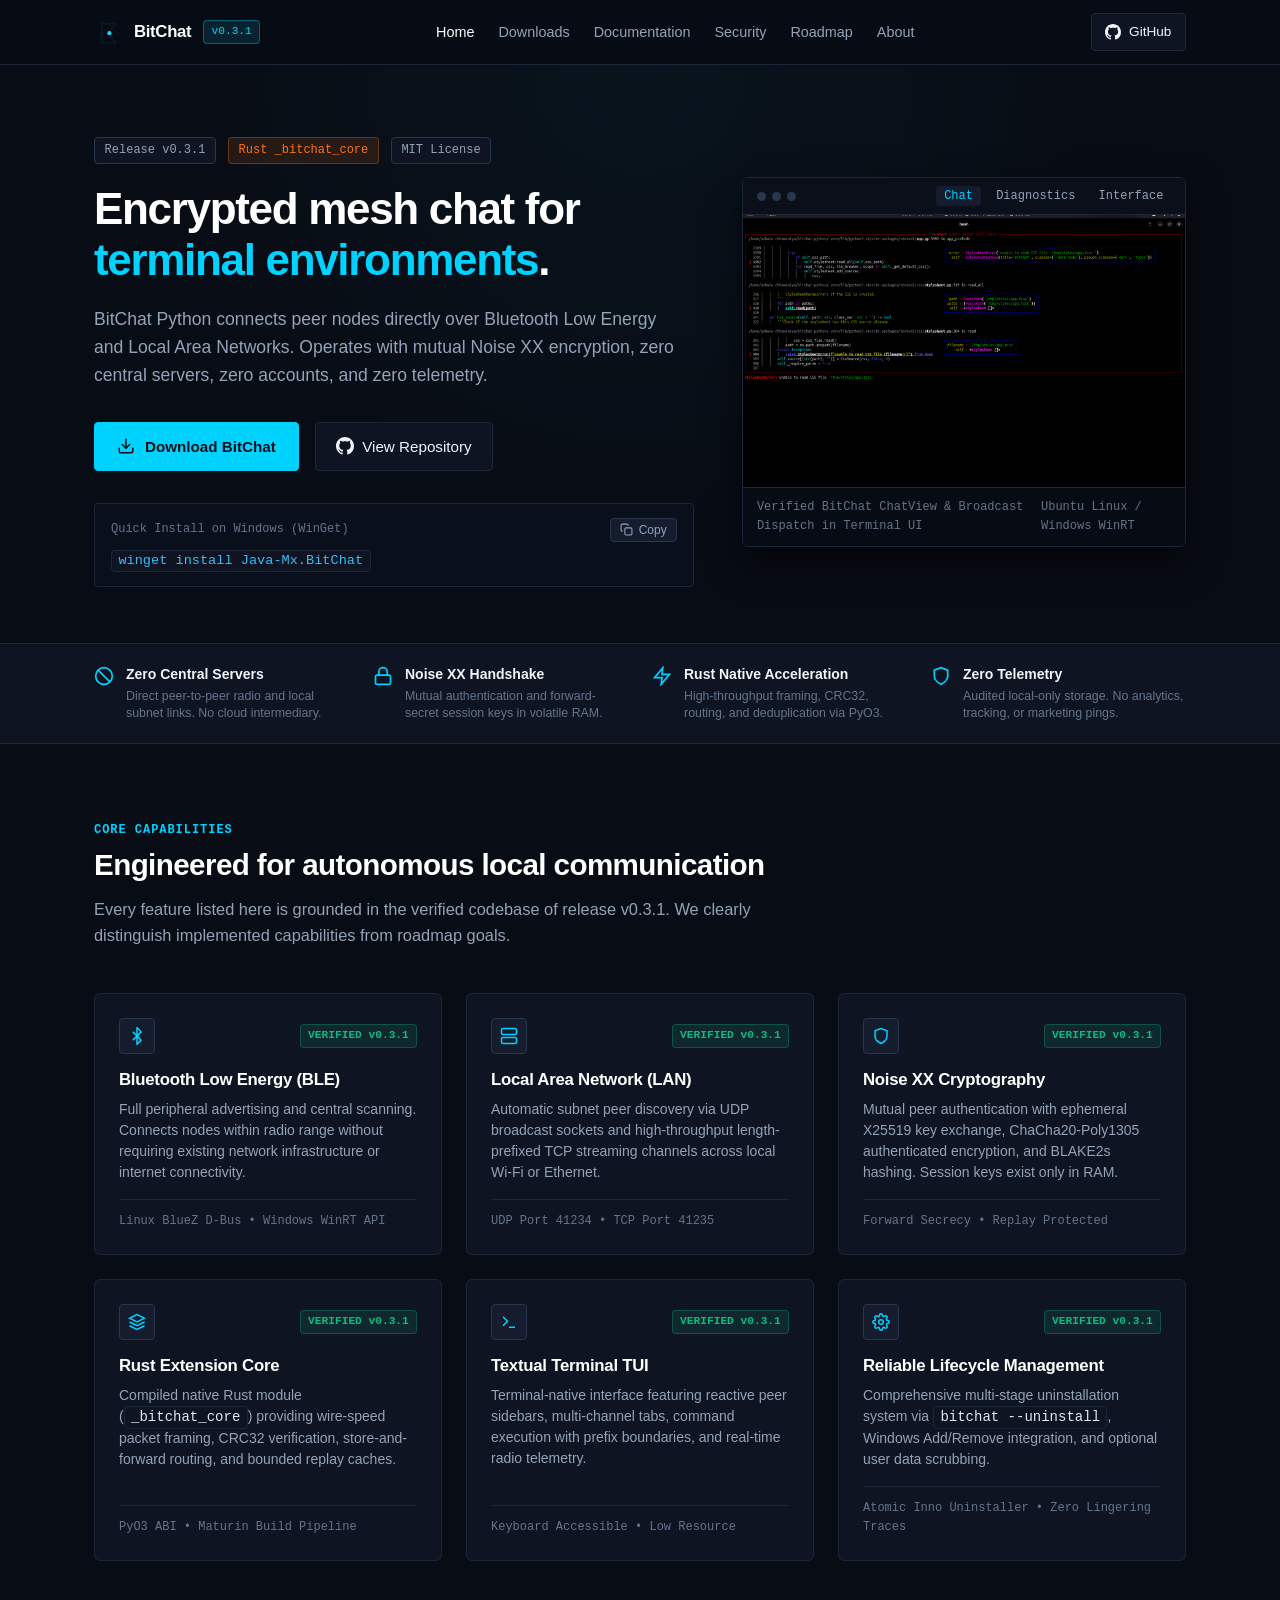
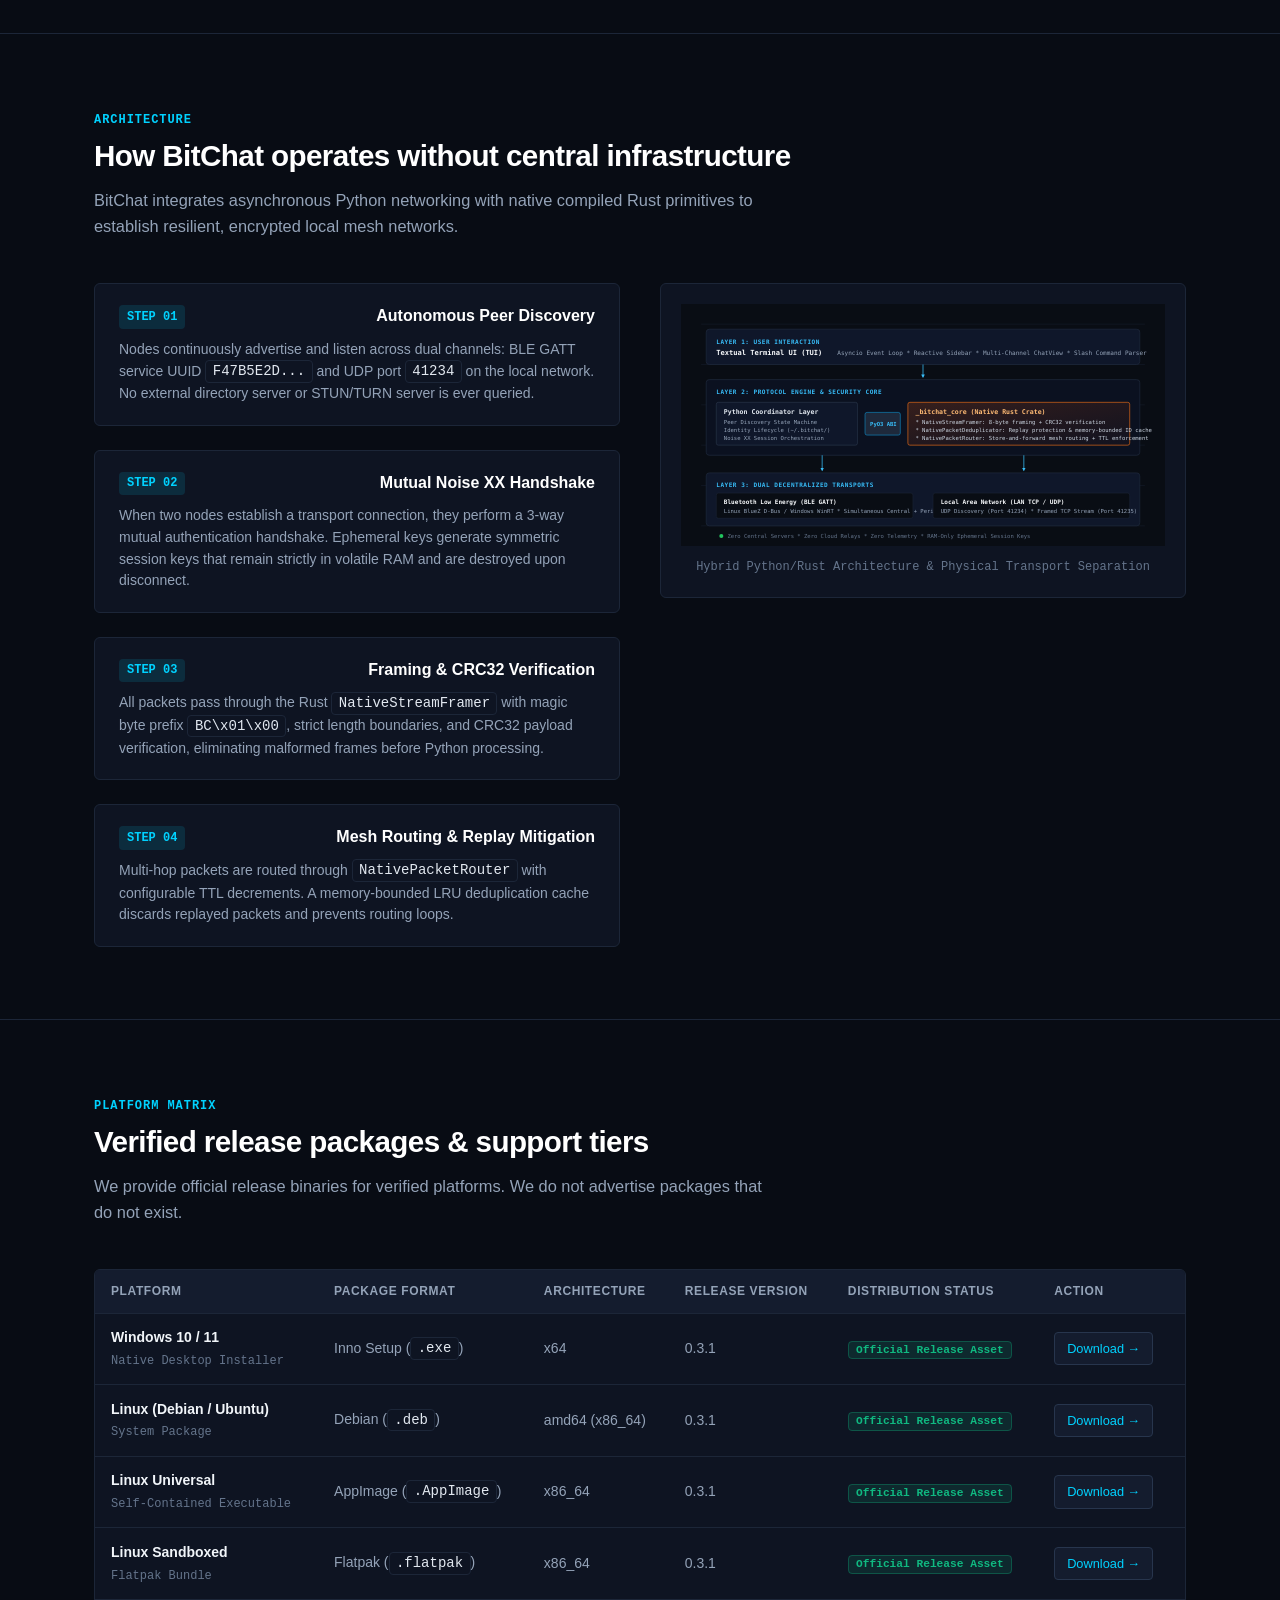
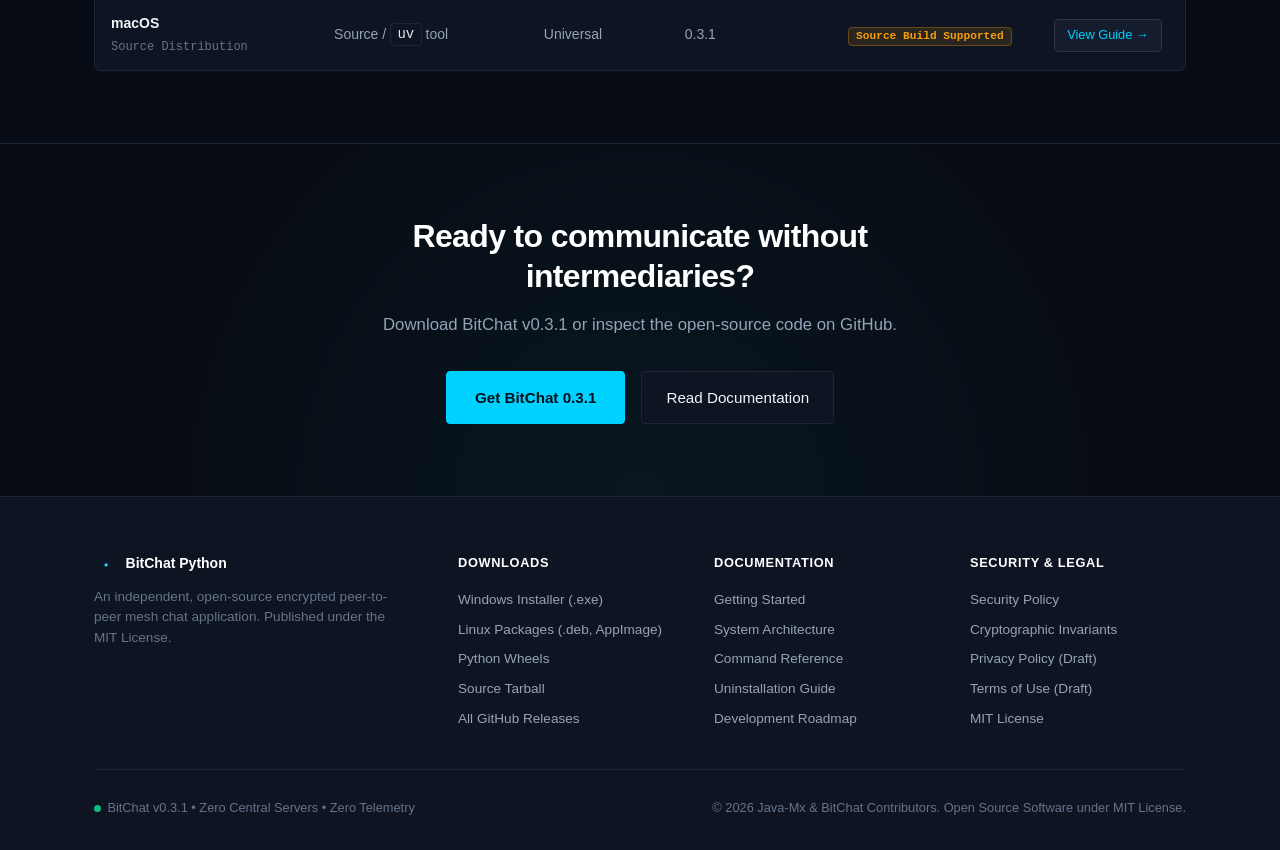
==== website/index.html @ 48f62309 "feat(website): build official static website, docs hub, and GitHub Pages deployment workflow" ====
<!DOCTYPE html>
<html lang="en">
<head>
  <meta charset="utf-8" />
  <meta name="viewport" content="width=device-width, initial-scale=1.0" />
  <title>BitChat — Encrypted Peer-to-Peer Mesh Chat for Terminals</title>
  <meta name="description" content="Decentralized peer-to-peer mesh chat application operating over Bluetooth Low Energy and LAN. Mutual Noise XX encryption, zero central servers, zero telemetry, and native Rust core." />
  
  <!-- Open Graph / Meta -->
  <meta property="og:type" content="website" />
  <meta property="og:title" content="BitChat — Encrypted Peer-to-Peer Mesh Chat for Terminals" />
  <meta property="og:description" content="Decentralized mesh chat over Bluetooth Low Energy and LAN. Noise XX encryption, zero servers, zero telemetry, Rust-accelerated core." />
  <meta property="og:url" content="https://java-mx.github.io/bitchat-python/" />
  <meta property="og:image" content="assets/img/screenshots/chat-interface.png" />

  <link rel="icon" type="image/svg+xml" href="assets/img/brand/Bitchat-Icon-Framed.svg" />
  <link rel="alternate icon" type="image/x-icon" href="assets/img/brand/bitchat.ico" />
  <link rel="stylesheet" href="assets/css/style.css" />
</head>
<body>

  <!-- Site Header -->
  <header class="site-header">
    <div class="container nav-inner">
      <a href="index.html" class="brand-link" aria-label="BitChat Home">
        <img src="assets/img/brand/bitchat-icon-32.svg" alt="" class="brand-icon" />
        <span class="brand-title">BitChat</span>
        <span class="brand-badge">v0.3.1</span>
      </a>

      <nav aria-label="Main Navigation">
        <ul class="nav-links">
          <li><a href="index.html" class="active">Home</a></li>
          <li><a href="downloads.html">Downloads</a></li>
          <li><a href="docs.html">Documentation</a></li>
          <li><a href="security.html">Security</a></li>
          <li><a href="roadmap.html">Roadmap</a></li>
          <li><a href="about.html">About</a></li>
        </ul>
      </nav>

      <div class="nav-actions">
        <a href="https://github.com/Java-Mx/bitchat-python" target="_blank" rel="noopener noreferrer" class="btn-github">
          <svg width="16" height="16" viewBox="0 0 24 24" fill="currentColor">
            <path d="M12 0C5.37 0 0 5.37 0 12c0 5.31 3.435 9.795 8.205 11.385.6.105.825-.255.825-.57 0-.285-.015-1.23-.015-2.235-3.015.555-3.795-.735-4.035-1.41-.135-.345-.72-1.41-1.23-1.695-.42-.225-1.02-.78-.015-.795.945-.015 1.62.87 1.845 1.23 1.08 1.815 2.805 1.305 3.495.99.105-.78.42-1.305.765-1.605-2.67-.3-5.46-1.335-5.46-5.925 0-1.305.465-2.385 1.23-3.225-.12-.3-.54-1.53.12-3.18 0 0 1.005-.315 3.3 1.23.96-.27 1.98-.405 3-.405s2.04.135 3 .405c2.295-1.56 3.3-1.23 3.3-1.23.66 1.65.24 2.88.12 3.18.765.84 1.23 1.905 1.23 3.225 0 4.605-2.805 5.625-5.475 5.925.435.375.81 1.095.81 2.22 0 1.605-.015 2.895-.015 3.3 0 .315.225.69.825.57A12.02 12.02 0 0024 12c0-6.63-5.37-12-12-12z"/>
          </svg>
          <span>GitHub</span>
        </a>
        <button class="mobile-menu-btn" aria-label="Open navigation menu" aria-expanded="false">
          <svg width="20" height="20" viewBox="0 0 24 24" fill="none" stroke="currentColor" stroke-width="2">
            <line x1="3" y1="12" x2="21" y2="12"></line>
            <line x1="3" y1="6" x2="21" y2="6"></line>
            <line x1="3" y1="18" x2="21" y2="18"></line>
          </svg>
        </button>
      </div>
    </div>

    <!-- Mobile Drawer -->
    <div class="mobile-nav" id="mobile-nav">
      <ul>
        <li><a href="index.html" class="active">Home</a></li>
        <li><a href="downloads.html">Downloads</a></li>
        <li><a href="docs.html">Documentation</a></li>
        <li><a href="security.html">Security &amp; Cryptography</a></li>
        <li><a href="roadmap.html">Roadmap</a></li>
        <li><a href="about.html">About Architecture</a></li>
        <li><a href="privacy.html">Privacy Policy</a></li>
        <li><a href="terms.html">Terms of Use</a></li>
        <li>
          <a href="https://github.com/Java-Mx/bitchat-python" target="_blank" rel="noopener noreferrer">View on GitHub &rarr;</a>
        </li>
      </ul>
    </div>
  </header>

  <!-- Hero Section -->
  <main>
    <section class="hero-section">
      <div class="container hero-grid">
        <div class="hero-content">
          <div class="hero-meta">
            <span class="version-pill">Release v0.3.1</span>
            <span class="arch-pill">Rust _bitchat_core</span>
            <span class="version-pill">MIT License</span>
          </div>

          <h1 class="hero-headline">
            Encrypted mesh chat for <span class="highlight">terminal environments</span>.
          </h1>

          <p class="hero-subhead">
            BitChat Python connects peer nodes directly over Bluetooth Low Energy and Local Area Networks. Operates with mutual Noise XX encryption, zero central servers, zero accounts, and zero telemetry.
          </p>

          <div class="hero-actions">
            <a href="downloads.html" class="btn-primary">
              <svg width="18" height="18" viewBox="0 0 24 24" fill="none" stroke="currentColor" stroke-width="2" stroke-linecap="round" stroke-linejoin="round">
                <path d="M21 15v4a2 2 0 0 1-2 2H5a2 2 0 0 1-2-2v-4"></path>
                <polyline points="7 10 12 15 17 10"></polyline>
                <line x1="12" y1="15" x2="12" y2="3"></line>
              </svg>
              <span>Download BitChat</span>
            </a>

            <a href="https://github.com/Java-Mx/bitchat-python" target="_blank" rel="noopener noreferrer" class="btn-secondary">
              <svg width="18" height="18" viewBox="0 0 24 24" fill="currentColor">
                <path d="M12 0C5.37 0 0 5.37 0 12c0 5.31 3.435 9.795 8.205 11.385.6.105.825-.255.825-.57 0-.285-.015-1.23-.015-2.235-3.015.555-3.795-.735-4.035-1.41-.135-.345-.72-1.41-1.23-1.695-.42-.225-1.02-.78-.015-.795.945-.015 1.62.87 1.845 1.23 1.08 1.815 2.805 1.305 3.495.99.105-.78.42-1.305.765-1.605-2.67-.3-5.46-1.335-5.46-5.925 0-1.305.465-2.385 1.23-3.225-.12-.3-.54-1.53.12-3.18 0 0 1.005-.315 3.3 1.23.96-.27 1.98-.405 3-.405s2.04.135 3 .405c2.295-1.56 3.3-1.23 3.3-1.23.66 1.65.24 2.88.12 3.18.765.84 1.23 1.905 1.23 3.225 0 4.605-2.805 5.625-5.475 5.925.435.375.81 1.095.81 2.22 0 1.605-.015 2.895-.015 3.3 0 .315.225.69.825.57A12.02 12.02 0 0024 12c0-6.63-5.37-12-12-12z"/>
              </svg>
              <span>View Repository</span>
            </a>
          </div>

          <div class="cli-install-box">
            <div class="cli-label">
              <span>Quick Install on Windows (WinGet)</span>
              <button class="btn-copy" data-copy="winget install Java-Mx.BitChat" aria-label="Copy WinGet command">
                <svg width="13" height="13" viewBox="0 0 24 24" fill="none" stroke="currentColor" stroke-width="2">
                  <rect x="9" y="9" width="13" height="13" rx="2" ry="2"></rect>
                  <path d="M5 15H4a2 2 0 0 1-2-2V4a2 2 0 0 1 2-2h9a2 2 0 0 1 2 2v1"></path>
                </svg>
                <span>Copy</span>
              </button>
            </div>
            <code class="cli-cmd">winget install Java-Mx.BitChat</code>
          </div>
        </div>

        <!-- Terminal Screenshot Showcase -->
        <div class="hero-terminal-preview">
          <div class="terminal-header">
            <div class="terminal-dots">
              <span class="terminal-dot"></span>
              <span class="terminal-dot"></span>
              <span class="terminal-dot"></span>
            </div>
            <div>
              <button class="terminal-tab-btn active" data-img="assets/img/screenshots/chat-interface.png" data-caption="Verified BitChat ChatView &amp; Broadcast Dispatch in Terminal UI">Chat</button>
              <button class="terminal-tab-btn" data-img="assets/img/screenshots/transport-status.png" data-caption="Diagnostic System &amp; Transport Capability Evaluation (/configure)">Diagnostics</button>
              <button class="terminal-tab-btn" data-img="assets/img/screenshots/main-interface.png" data-caption="Main TUI Layout with Reactive Peer Sidebar &amp; Telemetry">Interface</button>
            </div>
          </div>
          <div class="terminal-screenshot-container">
            <img src="assets/img/screenshots/chat-interface.png" alt="BitChat Chat View in Terminal" class="terminal-screenshot" />
          </div>
          <div class="terminal-caption">
            <span class="screenshot-caption-text">Verified BitChat ChatView &amp; Broadcast Dispatch in Terminal UI</span>
            <span>Ubuntu Linux / Windows WinRT</span>
          </div>
        </div>
      </div>
    </section>

    <!-- Invariants Strip -->
    <section class="trust-strip">
      <div class="container trust-grid">
        <div class="trust-item">
          <svg width="20" height="20" viewBox="0 0 24 24" fill="none" stroke="currentColor" stroke-width="2" class="trust-icon">
            <circle cx="12" cy="12" r="10"></circle>
            <line x1="4.93" y1="4.93" x2="19.07" y2="19.07"></line>
          </svg>
          <div>
            <div class="trust-title">Zero Central Servers</div>
            <div class="trust-desc">Direct peer-to-peer radio and local subnet links. No cloud intermediary.</div>
          </div>
        </div>

        <div class="trust-item">
          <svg width="20" height="20" viewBox="0 0 24 24" fill="none" stroke="currentColor" stroke-width="2" class="trust-icon">
            <rect x="3" y="11" width="18" height="11" rx="2" ry="2"></rect>
            <path d="M7 11V7a5 5 0 0 1 10 0v4"></path>
          </svg>
          <div>
            <div class="trust-title">Noise XX Handshake</div>
            <div class="trust-desc">Mutual authentication and forward-secret session keys in volatile RAM.</div>
          </div>
        </div>

        <div class="trust-item">
          <svg width="20" height="20" viewBox="0 0 24 24" fill="none" stroke="currentColor" stroke-width="2" class="trust-icon">
            <polygon points="13 2 3 14 12 14 11 22 21 10 12 10 13 2"></polygon>
          </svg>
          <div>
            <div class="trust-title">Rust Native Acceleration</div>
            <div class="trust-desc">High-throughput framing, CRC32, routing, and deduplication via PyO3.</div>
          </div>
        </div>

        <div class="trust-item">
          <svg width="20" height="20" viewBox="0 0 24 24" fill="none" stroke="currentColor" stroke-width="2" class="trust-icon">
            <path d="M12 22s8-4 8-10V5l-8-3-8 3v7c0 6 8 10 8 10z"></path>
          </svg>
          <div>
            <div class="trust-title">Zero Telemetry</div>
            <div class="trust-desc">Audited local-only storage. No analytics, tracking, or marketing pings.</div>
          </div>
        </div>
      </div>
    </section>

    <!-- Verified Capabilities Section -->
    <section class="section">
      <div class="container">
        <div class="section-header">
          <span class="section-tag">Core Capabilities</span>
          <h2 class="section-title">Engineered for autonomous local communication</h2>
          <p class="section-description">
            Every feature listed here is grounded in the verified codebase of release v0.3.1. We clearly distinguish implemented capabilities from roadmap goals.
          </p>
        </div>

        <div class="features-grid">
          <!-- Feature 1 -->
          <div class="feature-box">
            <div class="feature-top">
              <div class="feature-icon-box">
                <svg width="18" height="18" viewBox="0 0 24 24" fill="none" stroke="currentColor" stroke-width="2">
                  <path d="M6.5 6.5l11 11L12 23V1l5.5 5.5-11 11"></path>
                </svg>
              </div>
              <span class="feature-badge badge-verified">VERIFIED v0.3.1</span>
            </div>
            <h3 class="feature-title">Bluetooth Low Energy (BLE)</h3>
            <p class="feature-desc">
              Full peripheral advertising and central scanning. Connects nodes within radio range without requiring existing network infrastructure or internet connectivity.
            </p>
            <div class="feature-meta">
              Linux BlueZ D-Bus &bull; Windows WinRT API
            </div>
          </div>

          <!-- Feature 2 -->
          <div class="feature-box">
            <div class="feature-top">
              <div class="feature-icon-box">
                <svg width="18" height="18" viewBox="0 0 24 24" fill="none" stroke="currentColor" stroke-width="2">
                  <rect x="2" y="2" width="20" height="8" rx="2" ry="2"></rect>
                  <rect x="2" y="14" width="20" height="8" rx="2" ry="2"></rect>
                  <line x1="6" y1="6" x2="6.01" y2="6"></line>
                  <line x1="6" y1="18" x2="6.01" y2="18"></line>
                </svg>
              </div>
              <span class="feature-badge badge-verified">VERIFIED v0.3.1</span>
            </div>
            <h3 class="feature-title">Local Area Network (LAN)</h3>
            <p class="feature-desc">
              Automatic subnet peer discovery via UDP broadcast sockets and high-throughput length-prefixed TCP streaming channels across local Wi-Fi or Ethernet.
            </p>
            <div class="feature-meta">
              UDP Port 41234 &bull; TCP Port 41235
            </div>
          </div>

          <!-- Feature 3 -->
          <div class="feature-box">
            <div class="feature-top">
              <div class="feature-icon-box">
                <svg width="18" height="18" viewBox="0 0 24 24" fill="none" stroke="currentColor" stroke-width="2">
                  <path d="M12 22s8-4 8-10V5l-8-3-8 3v7c0 6 8 10 8 10z"></path>
                </svg>
              </div>
              <span class="feature-badge badge-verified">VERIFIED v0.3.1</span>
            </div>
            <h3 class="feature-title">Noise XX Cryptography</h3>
            <p class="feature-desc">
              Mutual peer authentication with ephemeral X25519 key exchange, ChaCha20-Poly1305 authenticated encryption, and BLAKE2s hashing. Session keys exist only in RAM.
            </p>
            <div class="feature-meta">
              Forward Secrecy &bull; Replay Protected
            </div>
          </div>

          <!-- Feature 4 -->
          <div class="feature-box">
            <div class="feature-top">
              <div class="feature-icon-box">
                <svg width="18" height="18" viewBox="0 0 24 24" fill="none" stroke="currentColor" stroke-width="2">
                  <polygon points="12 2 2 7 12 12 22 7 12 2"></polygon>
                  <polyline points="2 17 12 22 22 17"></polyline>
                  <polyline points="2 12 12 17 22 12"></polyline>
                </svg>
              </div>
              <span class="feature-badge badge-verified">VERIFIED v0.3.1</span>
            </div>
            <h3 class="feature-title">Rust Extension Core</h3>
            <p class="feature-desc">
              Compiled native Rust module (<code>_bitchat_core</code>) providing wire-speed packet framing, CRC32 verification, store-and-forward routing, and bounded replay caches.
            </p>
            <div class="feature-meta">
              PyO3 ABI &bull; Maturin Build Pipeline
            </div>
          </div>

          <!-- Feature 5 -->
          <div class="feature-box">
            <div class="feature-top">
              <div class="feature-icon-box">
                <svg width="18" height="18" viewBox="0 0 24 24" fill="none" stroke="currentColor" stroke-width="2">
                  <polyline points="4 17 10 11 4 5"></polyline>
                  <line x1="12" y1="19" x2="20" y2="19"></line>
                </svg>
              </div>
              <span class="feature-badge badge-verified">VERIFIED v0.3.1</span>
            </div>
            <h3 class="feature-title">Textual Terminal TUI</h3>
            <p class="feature-desc">
              Terminal-native interface featuring reactive peer sidebars, multi-channel tabs, command execution with prefix boundaries, and real-time radio telemetry.
            </p>
            <div class="feature-meta">
              Keyboard Accessible &bull; Low Resource
            </div>
          </div>

          <!-- Feature 6 -->
          <div class="feature-box">
            <div class="feature-top">
              <div class="feature-icon-box">
                <svg width="18" height="18" viewBox="0 0 24 24" fill="none" stroke="currentColor" stroke-width="2">
                  <circle cx="12" cy="12" r="3"></circle>
                  <path d="M19.4 15a1.65 1.65 0 0 0 .33 1.82l.06.06a2 2 0 0 1 0 2.83 2 2 0 0 1-2.83 0l-.06-.06a1.65 1.65 0 0 0-1.82-.33 1.65 1.65 0 0 0-1 1.51V21a2 2 0 0 1-2 2 2 2 0 0 1-2-2v-.09A1.65 1.65 0 0 0 9 19.4a1.65 1.65 0 0 0-1.82.33l-.06.06a2 2 0 0 1-2.83 0 2 2 0 0 1 0-2.83l.06-.06a1.65 1.65 0 0 0 .33-1.82 1.65 1.65 0 0 0-1.51-1H3a2 2 0 0 1-2-2 2 2 0 0 1 2-2h.09A1.65 1.65 0 0 0 4.6 9a1.65 1.65 0 0 0-.33-1.82l-.06-.06a2 2 0 0 1 0-2.83 2 2 0 0 1 2.83 0l.06.06a1.65 1.65 0 0 0 1.82.33H9a1.65 1.65 0 0 0 1-1.51V3a2 2 0 0 1 2-2 2 2 0 0 1 2 2v.09a1.65 1.65 0 0 0 1 1.51 1.65 1.65 0 0 0 1.82-.33l.06-.06a2 2 0 0 1 2.83 0 2 2 0 0 1 0 2.83l-.06.06a1.65 1.65 0 0 0-.33 1.82V9a1.65 1.65 0 0 0 1.51 1H21a2 2 0 0 1 2 2 2 2 0 0 1-2 2h-.09a1.65 1.65 0 0 0-1.51 1z"></path>
                </svg>
              </div>
              <span class="feature-badge badge-verified">VERIFIED v0.3.1</span>
            </div>
            <h3 class="feature-title">Reliable Lifecycle Management</h3>
            <p class="feature-desc">
              Comprehensive multi-stage uninstallation system via <code>bitchat --uninstall</code>, Windows Add/Remove integration, and optional user data scrubbing.
            </p>
            <div class="feature-meta">
              Atomic Inno Uninstaller &bull; Zero Lingering Traces
            </div>
          </div>
        </div>
      </div>
    </section>

    <!-- Architecture & How It Works -->
    <section class="section">
      <div class="container">
        <div class="section-header">
          <span class="section-tag">Architecture</span>
          <h2 class="section-title">How BitChat operates without central infrastructure</h2>
          <p class="section-description">
            BitChat integrates asynchronous Python networking with native compiled Rust primitives to establish resilient, encrypted local mesh networks.
          </p>
        </div>

        <div class="how-it-works-grid">
          <div class="step-list">
            <div class="step-card">
              <div class="step-header">
                <span class="step-index">STEP 01</span>
                <span class="step-title">Autonomous Peer Discovery</span>
              </div>
              <p class="step-body">
                Nodes continuously advertise and listen across dual channels: BLE GATT service UUID <code>F47B5E2D...</code> and UDP port <code>41234</code> on the local network. No external directory server or STUN/TURN server is ever queried.
              </p>
            </div>

            <div class="step-card">
              <div class="step-header">
                <span class="step-index">STEP 02</span>
                <span class="step-title">Mutual Noise XX Handshake</span>
              </div>
              <p class="step-body">
                When two nodes establish a transport connection, they perform a 3-way mutual authentication handshake. Ephemeral keys generate symmetric session keys that remain strictly in volatile RAM and are destroyed upon disconnect.
              </p>
            </div>

            <div class="step-card">
              <div class="step-header">
                <span class="step-index">STEP 03</span>
                <span class="step-title">Framing &amp; CRC32 Verification</span>
              </div>
              <p class="step-body">
                All packets pass through the Rust <code>NativeStreamFramer</code> with magic byte prefix <code>BC\x01\x00</code>, strict length boundaries, and CRC32 payload verification, eliminating malformed frames before Python processing.
              </p>
            </div>

            <div class="step-card">
              <div class="step-header">
                <span class="step-index">STEP 04</span>
                <span class="step-title">Mesh Routing &amp; Replay Mitigation</span>
              </div>
              <p class="step-body">
                Multi-hop packets are routed through <code>NativePacketRouter</code> with configurable TTL decrements. A memory-bounded LRU deduplication cache discards replayed packets and prevents routing loops.
              </p>
            </div>
          </div>

          <div class="diagram-wrapper">
            <img src="assets/img/diagrams/architecture.svg" alt="BitChat Hybrid Layered Architecture" style="width: 100%; height: auto; display: block;" />
            <div class="diagram-caption">Hybrid Python/Rust Architecture &amp; Physical Transport Separation</div>
          </div>
        </div>
      </div>
    </section>

    <!-- Platform Availability Table Summary -->
    <section class="section">
      <div class="container">
        <div class="section-header">
          <span class="section-tag">Platform Matrix</span>
          <h2 class="section-title">Verified release packages &amp; support tiers</h2>
          <p class="section-description">
            We provide official release binaries for verified platforms. We do not advertise packages that do not exist.
          </p>
        </div>

        <div class="package-table-wrapper">
          <table class="package-table">
            <thead>
              <tr>
                <th>Platform</th>
                <th>Package Format</th>
                <th>Architecture</th>
                <th>Release Version</th>
                <th>Distribution Status</th>
                <th>Action</th>
              </tr>
            </thead>
            <tbody>
              <tr>
                <td>
                  <span class="pkg-title">Windows 10 / 11</span>
                  <span class="pkg-format">Native Desktop Installer</span>
                </td>
                <td>Inno Setup (<code>.exe</code>)</td>
                <td>x64</td>
                <td>0.3.1</td>
                <td><span class="feature-badge badge-verified">Official Release Asset</span></td>
                <td><a href="downloads.html#windows" class="btn-table-dl">Download &rarr;</a></td>
              </tr>
              <tr>
                <td>
                  <span class="pkg-title">Linux (Debian / Ubuntu)</span>
                  <span class="pkg-format">System Package</span>
                </td>
                <td>Debian (<code>.deb</code>)</td>
                <td>amd64 (x86_64)</td>
                <td>0.3.1</td>
                <td><span class="feature-badge badge-verified">Official Release Asset</span></td>
                <td><a href="downloads.html#linux" class="btn-table-dl">Download &rarr;</a></td>
              </tr>
              <tr>
                <td>
                  <span class="pkg-title">Linux Universal</span>
                  <span class="pkg-format">Self-Contained Executable</span>
                </td>
                <td>AppImage (<code>.AppImage</code>)</td>
                <td>x86_64</td>
                <td>0.3.1</td>
                <td><span class="feature-badge badge-verified">Official Release Asset</span></td>
                <td><a href="downloads.html#linux" class="btn-table-dl">Download &rarr;</a></td>
              </tr>
              <tr>
                <td>
                  <span class="pkg-title">Linux Sandboxed</span>
                  <span class="pkg-format">Flatpak Bundle</span>
                </td>
                <td>Flatpak (<code>.flatpak</code>)</td>
                <td>x86_64</td>
                <td>0.3.1</td>
                <td><span class="feature-badge badge-verified">Official Release Asset</span></td>
                <td><a href="downloads.html#linux" class="btn-table-dl">Download &rarr;</a></td>
              </tr>
              <tr>
                <td>
                  <span class="pkg-title">macOS</span>
                  <span class="pkg-format">Source Distribution</span>
                </td>
                <td>Source / <code>uv</code> tool</td>
                <td>Universal</td>
                <td>0.3.1</td>
                <td><span class="feature-badge badge-planned">Source Build Supported</span></td>
                <td><a href="docs.html#macos" class="btn-table-dl">View Guide &rarr;</a></td>
              </tr>
            </tbody>
          </table>
        </div>
      </div>
    </section>

    <!-- Bottom CTA -->
    <section class="section" style="border-bottom: none; background: radial-gradient(circle at 50% 100%, rgba(0, 210, 255, 0.05) 0%, transparent 70%);">
      <div class="container" style="text-align: center; max-width: 640px; margin: 0 auto;">
        <h2 class="section-title" style="font-size: 2rem; margin-bottom: 1rem;">Ready to communicate without intermediaries?</h2>
        <p style="margin-bottom: 2rem; font-size: 1.05rem;">
          Download BitChat v0.3.1 or inspect the open-source code on GitHub.
        </p>
        <div style="display: flex; justify-content: center; gap: 1rem; flex-wrap: wrap;">
          <a href="downloads.html" class="btn-primary" style="padding: 0.85rem 1.75rem;">
            <span>Get BitChat 0.3.1</span>
          </a>
          <a href="docs.html" class="btn-secondary" style="padding: 0.85rem 1.5rem;">
            <span>Read Documentation</span>
          </a>
        </div>
      </div>
    </section>
  </main>

  <!-- Site Footer -->
  <footer class="site-footer">
    <div class="container">
      <div class="footer-grid">
        <div class="footer-brand-col">
          <div style="display: flex; align-items: center; gap: 0.6rem;">
            <img src="assets/img/brand/bitchat-icon-32.svg" alt="" width="22" height="22" />
            <span style="font-weight: 700; color: #ffffff;">BitChat Python</span>
          </div>
          <p>
            An independent, open-source encrypted peer-to-peer mesh chat application. Published under the MIT License.
          </p>
        </div>

        <div>
          <div class="footer-col-title">Downloads</div>
          <ul class="footer-links">
            <li><a href="downloads.html#windows">Windows Installer (.exe)</a></li>
            <li><a href="downloads.html#linux">Linux Packages (.deb, AppImage)</a></li>
            <li><a href="downloads.html#wheels">Python Wheels</a></li>
            <li><a href="downloads.html#source">Source Tarball</a></li>
            <li><a href="https://github.com/Java-Mx/bitchat-python/releases" target="_blank" rel="noopener noreferrer">All GitHub Releases</a></li>
          </ul>
        </div>

        <div>
          <div class="footer-col-title">Documentation</div>
          <ul class="footer-links">
            <li><a href="docs.html#quickstart">Getting Started</a></li>
            <li><a href="docs.html#architecture">System Architecture</a></li>
            <li><a href="docs.html#commands">Command Reference</a></li>
            <li><a href="docs.html#uninstallation">Uninstallation Guide</a></li>
            <li><a href="roadmap.html">Development Roadmap</a></li>
          </ul>
        </div>

        <div>
          <div class="footer-col-title">Security &amp; Legal</div>
          <ul class="footer-links">
            <li><a href="security.html">Security Policy</a></li>
            <li><a href="security.html#cryptography">Cryptographic Invariants</a></li>
            <li><a href="privacy.html">Privacy Policy (Draft)</a></li>
            <li><a href="terms.html">Terms of Use (Draft)</a></li>
            <li><a href="https://github.com/Java-Mx/bitchat-python/blob/main/LICENSE" target="_blank" rel="noopener noreferrer">MIT License</a></li>
          </ul>
        </div>
      </div>

      <div class="footer-bottom">
        <div class="footer-status-indicator">
          <span class="status-dot"></span>
          <span>BitChat v0.3.1 &bull; Zero Central Servers &bull; Zero Telemetry</span>
        </div>
        <div>
          &copy; 2026 Java-Mx &amp; BitChat Contributors. Open Source Software under MIT License.
        </div>
      </div>
    </div>
  </footer>

  <button class="back-to-top" aria-label="Back to top">
    <svg width="18" height="18" viewBox="0 0 24 24" fill="none" stroke="currentColor" stroke-width="2">
      <polyline points="18 15 12 9 6 15"></polyline>
    </svg>
  </button>

  <script src="assets/js/main.js"></script>
</body>
</html>
---- website/assets/css/style.css ----
/* BitChat Official Website Design System
 * Aesthetic: Dark, technical, minimal, authentic open-source developer tool.
 * Zero generic SaaS blobs, zero neon glow, zero emojis as UI icons.
 */

:root {
  /* Color Palette */
  --bg-base: #080c14;
  --bg-surface: #0e1422;
  --bg-surface-elevated: #141c2e;
  --bg-panel: #111827;
  --bg-input: #0a0f1c;

  /* Borders & Dividers */
  --border-subtle: #1c2638;
  --border-muted: #27354d;
  --border-active: #3b82f6;

  /* Typography Colors */
  --text-main: #f1f5f9;
  --text-secondary: #94a3b8;
  --text-muted: #64748b;
  --text-dim: #475569;

  /* Accent & Status Colors */
  --accent: #00d2ff;
  --accent-hover: #38bdf8;
  --accent-dim: rgba(0, 210, 255, 0.12);
  --accent-border: rgba(0, 210, 255, 0.35);

  --rust-color: #f97316;
  --rust-dim: rgba(249, 115, 22, 0.12);

  --status-ok: #10b981;
  --status-ok-dim: rgba(16, 185, 129, 0.12);
  --status-warn: #f59e0b;
  --status-warn-dim: rgba(245, 158, 11, 0.12);
  --status-err: #ef4444;

  /* Fonts */
  --font-sans: -apple-system, BlinkMacSystemFont, "Segoe UI", Roboto, "Helvetica Neue", Arial, sans-serif;
  --font-mono: ui-monospace, SFMono-Regular, "SF Mono", Menlo, Consolas, "Liberation Mono", monospace;

  /* Dimensions & Spacing */
  --container-max: 1140px;
  --radius-sm: 4px;
  --radius-md: 6px;
  --radius-lg: 8px;
}

/* CSS Reset & Defaults */
*, *::before, *::after {
  box-sizing: border-box;
  margin: 0;
  padding: 0;
}

html {
  font-family: var(--font-sans);
  background-color: var(--bg-base);
  color: var(--text-main);
  line-height: 1.55;
  -webkit-font-smoothing: antialiased;
  -moz-osx-font-smoothing: grayscale;
  scroll-behavior: smooth;
}

body {
  min-height: 100vh;
  display: flex;
  flex-direction: column;
  overflow-x: hidden;
  background-color: var(--bg-base);
}

/* Layout Container */
.container {
  width: 100%;
  max-width: var(--container-max);
  margin-left: auto;
  margin-right: auto;
  padding-left: 1.5rem;
  padding-right: 1.5rem;
}

/* Typography Utilities */
h1, h2, h3, h4, h5, h6 {
  color: var(--text-main);
  font-weight: 600;
  letter-spacing: -0.015em;
  line-height: 1.25;
}

h1 { font-size: 2.25rem; }
h2 { font-size: 1.75rem; }
h3 { font-size: 1.25rem; }

p {
  color: var(--text-secondary);
  font-size: 0.975rem;
  line-height: 1.6;
}

a {
  color: var(--accent);
  text-decoration: none;
  transition: color 0.15s ease;
}

a:hover {
  color: var(--accent-hover);
}

code, pre, .mono {
  font-family: var(--font-mono);
  font-size: 0.875rem;
}

code {
  background: var(--bg-surface);
  border: 1px solid var(--border-subtle);
  padding: 0.15rem 0.4rem;
  border-radius: var(--radius-sm);
  color: #e2e8f0;
}

/* Focus styles for keyboard navigation */
:focus-visible {
  outline: 2px solid var(--accent);
  outline-offset: 2px;
}

/* Navigation Bar */
.site-header {
  position: sticky;
  top: 0;
  z-index: 100;
  background-color: rgba(8, 12, 20, 0.92);
  backdrop-filter: blur(8px);
  border-bottom: 1px solid var(--border-subtle);
}

.nav-inner {
  display: flex;
  align-items: center;
  justify-content: space-between;
  height: 64px;
}

.brand-link {
  display: flex;
  align-items: center;
  gap: 0.75rem;
  color: var(--text-main);
  text-decoration: none;
}

.brand-icon {
  width: 28px;
  height: 28px;
  display: block;
}

.brand-title {
  font-size: 1.05rem;
  font-weight: 700;
  letter-spacing: -0.02em;
  color: #ffffff;
}

.brand-badge {
  font-family: var(--font-mono);
  font-size: 0.7rem;
  padding: 0.15rem 0.45rem;
  background: var(--accent-dim);
  border: 1px solid var(--accent-border);
  color: var(--accent);
  border-radius: var(--radius-sm);
  font-weight: 500;
}

.nav-links {
  display: flex;
  align-items: center;
  gap: 1.5rem;
  list-style: none;
}

.nav-links a {
  color: var(--text-secondary);
  font-size: 0.9rem;
  font-weight: 500;
  transition: color 0.15s ease;
}

.nav-links a:hover,
.nav-links a.active {
  color: #ffffff;
}

.nav-actions {
  display: flex;
  align-items: center;
  gap: 0.75rem;
}

.btn-github {
  display: inline-flex;
  align-items: center;
  gap: 0.5rem;
  background: var(--bg-surface);
  border: 1px solid var(--border-subtle);
  color: var(--text-main);
  padding: 0.45rem 0.85rem;
  font-size: 0.85rem;
  font-weight: 500;
  border-radius: var(--radius-sm);
  transition: background-color 0.15s ease, border-color 0.15s ease;
}

.btn-github:hover {
  background: var(--bg-surface-elevated);
  border-color: var(--border-muted);
  color: #ffffff;
}

.mobile-menu-btn {
  display: none;
  background: transparent;
  border: 1px solid var(--border-subtle);
  color: var(--text-main);
  padding: 0.45rem;
  border-radius: var(--radius-sm);
  cursor: pointer;
}

/* Mobile Drawer */
.mobile-nav {
  display: none;
  border-top: 1px solid var(--border-subtle);
  background: var(--bg-surface);
  padding: 1rem 1.5rem;
}

.mobile-nav.open {
  display: block;
}

.mobile-nav ul {
  list-style: none;
  display: flex;
  flex-direction: column;
  gap: 0.85rem;
}

.mobile-nav a {
  color: var(--text-secondary);
  font-size: 0.95rem;
  display: block;
  padding: 0.35rem 0;
}

.mobile-nav a:hover,
.mobile-nav a.active {
  color: var(--accent);
}

/* Hero Section */
.hero-section {
  padding: 4.5rem 0 3.5rem;
  border-bottom: 1px solid var(--border-subtle);
  background: radial-gradient(circle at 50% 0%, rgba(0, 210, 255, 0.04) 0%, transparent 60%);
}

.hero-grid {
  display: grid;
  grid-template-columns: 1.15fr 0.85fr;
  gap: 3rem;
  align-items: center;
}

.hero-meta {
  display: flex;
  align-items: center;
  gap: 0.75rem;
  margin-bottom: 1.25rem;
}

.version-pill {
  font-family: var(--font-mono);
  font-size: 0.75rem;
  background: var(--bg-surface);
  border: 1px solid var(--border-muted);
  color: var(--text-secondary);
  padding: 0.2rem 0.6rem;
  border-radius: var(--radius-sm);
}

.arch-pill {
  font-family: var(--font-mono);
  font-size: 0.75rem;
  background: var(--rust-dim);
  border: 1px solid rgba(249, 115, 22, 0.3);
  color: var(--rust-color);
  padding: 0.2rem 0.6rem;
  border-radius: var(--radius-sm);
}

.hero-headline {
  font-size: 2.75rem;
  font-weight: 700;
  letter-spacing: -0.03em;
  line-height: 1.15;
  margin-bottom: 1.25rem;
  color: #ffffff;
}

.hero-headline .highlight {
  color: var(--accent);
}

.hero-subhead {
  font-size: 1.1rem;
  color: var(--text-secondary);
  line-height: 1.6;
  margin-bottom: 2rem;
  max-width: 580px;
}

.hero-actions {
  display: flex;
  align-items: center;
  flex-wrap: wrap;
  gap: 1rem;
  margin-bottom: 2rem;
}

.btn-primary {
  display: inline-flex;
  align-items: center;
  gap: 0.6rem;
  background: var(--accent);
  color: #041019;
  font-weight: 600;
  font-size: 0.95rem;
  padding: 0.75rem 1.4rem;
  border-radius: var(--radius-sm);
  border: 1px solid var(--accent);
  transition: background-color 0.15s ease, transform 0.1s ease;
}

.btn-primary:hover {
  background: var(--accent-hover);
  color: #041019;
}

.btn-secondary {
  display: inline-flex;
  align-items: center;
  gap: 0.5rem;
  background: var(--bg-surface);
  color: var(--text-main);
  font-weight: 500;
  font-size: 0.95rem;
  padding: 0.75rem 1.25rem;
  border-radius: var(--radius-sm);
  border: 1px solid var(--border-subtle);
  transition: background 0.15s ease, border-color 0.15s ease;
}

.btn-secondary:hover {
  background: var(--bg-surface-elevated);
  border-color: var(--border-muted);
  color: #ffffff;
}

.hero-terminal-preview {
  background: #060910;
  border: 1px solid var(--border-subtle);
  border-radius: var(--radius-md);
  box-shadow: 0 16px 36px rgba(0, 0, 0, 0.6);
  overflow: hidden;
}

.terminal-header {
  display: flex;
  align-items: center;
  justify-content: space-between;
  background: #0b0f19;
  border-bottom: 1px solid var(--border-subtle);
  padding: 0.5rem 0.85rem;
  font-family: var(--font-mono);
  font-size: 0.75rem;
  color: var(--text-muted);
}

.terminal-dots {
  display: flex;
  gap: 6px;
}

.terminal-dot {
  width: 9px;
  height: 9px;
  border-radius: 50%;
  background: #27354d;
}

.terminal-tab-btn {
  background: transparent;
  border: none;
  font-family: var(--font-mono);
  font-size: 0.75rem;
  color: var(--text-secondary);
  padding: 0.2rem 0.5rem;
  cursor: pointer;
  border-radius: var(--radius-sm);
}

.terminal-tab-btn.active {
  background: var(--bg-surface-elevated);
  color: var(--accent);
}

.terminal-screenshot-container {
  position: relative;
  background: #000;
  line-height: 0;
}

.terminal-screenshot {
  width: 100%;
  height: auto;
  display: block;
}

.terminal-caption {
  padding: 0.65rem 0.85rem;
  font-family: var(--font-mono);
  font-size: 0.75rem;
  color: var(--text-muted);
  background: #070b13;
  border-top: 1px solid var(--border-subtle);
  display: flex;
  justify-content: space-between;
}

/* Trust & Invariant Strip */
.trust-strip {
  padding: 1.25rem 0;
  border-bottom: 1px solid var(--border-subtle);
  background: var(--bg-surface);
}

.trust-grid {
  display: grid;
  grid-template-columns: repeat(4, 1fr);
  gap: 1.5rem;
}

.trust-item {
  display: flex;
  align-items: flex-start;
  gap: 0.75rem;
}

.trust-icon {
  flex-shrink: 0;
  color: var(--accent);
  margin-top: 2px;
}

.trust-title {
  font-size: 0.875rem;
  font-weight: 600;
  color: var(--text-main);
  margin-bottom: 0.15rem;
}

.trust-desc {
  font-size: 0.775rem;
  color: var(--text-muted);
  line-height: 1.4;
}

/* Section Containers */
.section {
  padding: 4.5rem 0;
  border-bottom: 1px solid var(--border-subtle);
}

.section-header {
  margin-bottom: 2.75rem;
}

.section-tag {
  font-family: var(--font-mono);
  font-size: 0.75rem;
  font-weight: 600;
  color: var(--accent);
  text-transform: uppercase;
  letter-spacing: 0.08em;
  margin-bottom: 0.5rem;
  display: inline-block;
}

.section-title {
  font-size: 1.85rem;
  color: #ffffff;
  margin-bottom: 0.75rem;
  letter-spacing: -0.02em;
}

.section-description {
  font-size: 1.025rem;
  color: var(--text-secondary);
  max-width: 680px;
  line-height: 1.6;
}

/* Architecture & How It Works */
.how-it-works-grid {
  display: grid;
  grid-template-columns: 1fr 1fr;
  gap: 2.5rem;
  align-items: start;
}

.step-list {
  display: flex;
  flex-direction: column;
  gap: 1.5rem;
}

.step-card {
  background: var(--bg-surface);
  border: 1px solid var(--border-subtle);
  border-radius: var(--radius-md);
  padding: 1.25rem 1.5rem;
  transition: border-color 0.15s ease;
}

.step-card:hover {
  border-color: var(--border-muted);
}

.step-header {
  display: flex;
  align-items: center;
  justify-content: space-between;
  margin-bottom: 0.6rem;
}

.step-index {
  font-family: var(--font-mono);
  font-size: 0.75rem;
  color: var(--accent);
  background: var(--accent-dim);
  padding: 0.15rem 0.5rem;
  border-radius: var(--radius-sm);
  font-weight: 600;
}

.step-title {
  font-size: 1rem;
  font-weight: 600;
  color: #ffffff;
}

.step-body {
  font-size: 0.875rem;
  color: var(--text-secondary);
  line-height: 1.55;
}

.diagram-wrapper {
  background: var(--bg-surface);
  border: 1px solid var(--border-subtle);
  border-radius: var(--radius-md);
  padding: 1.25rem;
}

.diagram-caption {
  font-family: var(--font-mono);
  font-size: 0.75rem;
  color: var(--text-muted);
  text-align: center;
  margin-top: 0.75rem;
}

/* Feature Capabilities Grid */
.features-grid {
  display: grid;
  grid-template-columns: repeat(3, 1fr);
  gap: 1.5rem;
}

.feature-box {
  background: var(--bg-surface);
  border: 1px solid var(--border-subtle);
  border-radius: var(--radius-md);
  padding: 1.5rem;
  display: flex;
  flex-direction: column;
}

.feature-top {
  display: flex;
  align-items: center;
  justify-content: space-between;
  margin-bottom: 1rem;
}

.feature-icon-box {
  width: 36px;
  height: 36px;
  display: flex;
  align-items: center;
  justify-content: center;
  background: var(--bg-surface-elevated);
  border: 1px solid var(--border-muted);
  border-radius: var(--radius-sm);
  color: var(--accent);
}

.feature-badge {
  font-family: var(--font-mono);
  font-size: 0.7rem;
  padding: 0.15rem 0.45rem;
  border-radius: var(--radius-sm);
  font-weight: 600;
}

.badge-verified {
  background: var(--status-ok-dim);
  color: var(--status-ok);
  border: 1px solid rgba(16, 185, 129, 0.3);
}

.badge-planned {
  background: var(--status-warn-dim);
  color: var(--status-warn);
  border: 1px solid rgba(245, 158, 11, 0.3);
}

.feature-title {
  font-size: 1.05rem;
  font-weight: 600;
  color: #ffffff;
  margin-bottom: 0.5rem;
}

.feature-desc {
  font-size: 0.875rem;
  color: var(--text-secondary);
  line-height: 1.5;
  margin-bottom: 1rem;
  flex-grow: 1;
}

.feature-meta {
  font-family: var(--font-mono);
  font-size: 0.75rem;
  color: var(--text-muted);
  border-top: 1px solid var(--border-subtle);
  padding-top: 0.75rem;
}

/* Download Center & OS Select */
.download-hero-card {
  background: var(--bg-surface);
  border: 1px solid var(--border-subtle);
  border-radius: var(--radius-md);
  padding: 2rem;
  margin-bottom: 2rem;
}

.download-highlight-grid {
  display: grid;
  grid-template-columns: 1.2fr 0.8fr;
  gap: 2rem;
  align-items: center;
}

.os-detected-badge {
  display: inline-flex;
  align-items: center;
  gap: 0.4rem;
  font-family: var(--font-mono);
  font-size: 0.75rem;
  color: var(--accent);
  background: var(--accent-dim);
  border: 1px solid var(--accent-border);
  padding: 0.2rem 0.5rem;
  border-radius: var(--radius-sm);
  margin-bottom: 0.75rem;
}

.detected-title {
  font-size: 1.6rem;
  color: #ffffff;
  margin-bottom: 0.5rem;
}

.detected-meta-row {
  display: flex;
  flex-wrap: wrap;
  gap: 1.25rem;
  margin-bottom: 1.25rem;
  font-size: 0.85rem;
}

.meta-item {
  color: var(--text-secondary);
}

.meta-item strong {
  color: var(--text-main);
  font-weight: 500;
}

.checksum-container {
  background: var(--bg-input);
  border: 1px solid var(--border-subtle);
  border-radius: var(--radius-sm);
  padding: 0.65rem 0.85rem;
  display: flex;
  align-items: center;
  justify-content: space-between;
  gap: 0.75rem;
  margin-bottom: 1rem;
}

.checksum-text {
  font-family: var(--font-mono);
  font-size: 0.75rem;
  color: #cbd5e1;
  overflow: hidden;
  text-overflow: ellipsis;
  white-space: nowrap;
}

.btn-copy {
  background: var(--bg-surface-elevated);
  border: 1px solid var(--border-muted);
  color: var(--text-secondary);
  font-size: 0.75rem;
  padding: 0.25rem 0.6rem;
  border-radius: var(--radius-sm);
  cursor: pointer;
  display: inline-flex;
  align-items: center;
  gap: 0.35rem;
  flex-shrink: 0;
  transition: all 0.15s ease;
}

.btn-copy:hover {
  color: #ffffff;
  border-color: var(--accent);
}

.btn-copy.copied {
  color: var(--status-ok);
  border-color: var(--status-ok);
}

.download-cta-col {
  display: flex;
  flex-direction: column;
  gap: 0.75rem;
}

.cli-install-box {
  background: var(--bg-input);
  border: 1px solid var(--border-subtle);
  border-radius: var(--radius-sm);
  padding: 0.85rem 1rem;
}

.cli-label {
  font-size: 0.75rem;
  font-family: var(--font-mono);
  color: var(--text-muted);
  margin-bottom: 0.35rem;
  display: flex;
  justify-content: space-between;
  align-items: center;
}

.cli-cmd {
  font-family: var(--font-mono);
  font-size: 0.85rem;
  color: #38bdf8;
  word-break: break-all;
}

/* Package Table */
.package-table-wrapper {
  overflow-x: auto;
  background: var(--bg-surface);
  border: 1px solid var(--border-subtle);
  border-radius: var(--radius-md);
}

.package-table {
  width: 100%;
  border-collapse: collapse;
  text-align: left;
  font-size: 0.875rem;
}

.package-table th {
  background: var(--bg-surface-elevated);
  color: var(--text-secondary);
  font-weight: 600;
  font-size: 0.75rem;
  text-transform: uppercase;
  letter-spacing: 0.05em;
  padding: 0.75rem 1rem;
  border-bottom: 1px solid var(--border-subtle);
}

.package-table td {
  padding: 0.85rem 1rem;
  border-bottom: 1px solid var(--border-subtle);
  color: var(--text-secondary);
  vertical-align: middle;
}

.package-table tr:last-child td {
  border-bottom: none;
}

.package-table tr:hover td {
  background: rgba(255, 255, 255, 0.02);
}

.pkg-title {
  font-weight: 600;
  color: var(--text-main);
  display: block;
}

.pkg-format {
  font-family: var(--font-mono);
  font-size: 0.75rem;
  color: var(--text-muted);
}

.btn-table-dl {
  display: inline-flex;
  align-items: center;
  gap: 0.35rem;
  padding: 0.35rem 0.75rem;
  background: var(--bg-surface-elevated);
  border: 1px solid var(--border-muted);
  border-radius: var(--radius-sm);
  color: var(--accent);
  font-size: 0.8rem;
  font-weight: 500;
  transition: all 0.15s ease;
}

.btn-table-dl:hover {
  background: var(--accent);
  color: #041019;
  border-color: var(--accent);
}

/* Filter Controls */
.filter-tabs {
  display: flex;
  gap: 0.5rem;
  margin-bottom: 1.5rem;
  flex-wrap: wrap;
}

.filter-tab {
  background: var(--bg-surface);
  border: 1px solid var(--border-subtle);
  color: var(--text-secondary);
  font-size: 0.85rem;
  font-weight: 500;
  padding: 0.45rem 1rem;
  border-radius: var(--radius-sm);
  cursor: pointer;
  transition: all 0.15s ease;
}

.filter-tab:hover {
  color: #ffffff;
  border-color: var(--border-muted);
}

.filter-tab.active {
  background: var(--accent-dim);
  border-color: var(--accent-border);
  color: var(--accent);
}

/* Callout & Notices */
.callout {
  padding: 1.25rem 1.5rem;
  border-radius: var(--radius-md);
  margin-bottom: 1.75rem;
  font-size: 0.9rem;
  line-height: 1.6;
}

.callout-draft {
  background: var(--status-warn-dim);
  border: 1px solid rgba(245, 158, 11, 0.3);
  color: #fde68a;
}

.callout-draft strong {
  color: #fef3c7;
}

.callout-info {
  background: var(--bg-surface);
  border: 1px solid var(--border-muted);
  color: var(--text-secondary);
}

.callout-info strong {
  color: var(--text-main);
}

/* Documentation Grid & Cards */
.docs-grid {
  display: grid;
  grid-template-columns: repeat(2, 1fr);
  gap: 1.5rem;
}

.doc-group-card {
  background: var(--bg-surface);
  border: 1px solid var(--border-subtle);
  border-radius: var(--radius-md);
  padding: 1.5rem;
}

.doc-group-title {
  font-size: 1.15rem;
  font-weight: 600;
  color: #ffffff;
  margin-bottom: 0.5rem;
  display: flex;
  align-items: center;
  gap: 0.5rem;
}

.doc-group-desc {
  font-size: 0.85rem;
  color: var(--text-muted);
  margin-bottom: 1.25rem;
}

.doc-links-list {
  list-style: none;
  display: flex;
  flex-direction: column;
  gap: 0.65rem;
}

.doc-links-list a {
  display: flex;
  align-items: center;
  justify-content: space-between;
  padding: 0.45rem 0.6rem;
  border-radius: var(--radius-sm);
  color: var(--text-secondary);
  font-size: 0.875rem;
  transition: all 0.15s ease;
}

.doc-links-list a:hover {
  background: var(--bg-surface-elevated);
  color: var(--accent);
}

.doc-path {
  font-family: var(--font-mono);
  font-size: 0.75rem;
  color: var(--text-muted);
}

/* Text Content / Legal / Policy Pages */
.article-container {
  max-width: 820px;
  margin: 0 auto;
  padding: 3rem 0;
}

.article-header {
  border-bottom: 1px solid var(--border-subtle);
  padding-bottom: 2rem;
  margin-bottom: 2.5rem;
}

.article-title {
  font-size: 2.25rem;
  color: #ffffff;
  margin-bottom: 0.75rem;
}

.article-meta {
  font-family: var(--font-mono);
  font-size: 0.8rem;
  color: var(--text-muted);
  display: flex;
  gap: 1.5rem;
}

.article-body h2 {
  font-size: 1.4rem;
  margin-top: 2.5rem;
  margin-bottom: 1rem;
  border-bottom: 1px solid var(--border-subtle);
  padding-bottom: 0.4rem;
}

.article-body h3 {
  font-size: 1.1rem;
  margin-top: 1.75rem;
  margin-bottom: 0.75rem;
}

.article-body p {
  margin-bottom: 1.25rem;
  font-size: 0.95rem;
  line-height: 1.65;
}

.article-body ul, .article-body ol {
  margin-bottom: 1.5rem;
  padding-left: 1.5rem;
  color: var(--text-secondary);
}

.article-body li {
  margin-bottom: 0.5rem;
  font-size: 0.925rem;
  line-height: 1.55;
}

/* Roadmap Grid */
.roadmap-timeline {
  display: flex;
  flex-direction: column;
  gap: 2rem;
}

.roadmap-phase-card {
  background: var(--bg-surface);
  border: 1px solid var(--border-subtle);
  border-radius: var(--radius-md);
  padding: 1.75rem;
}

.roadmap-phase-card.active-phase {
  border-color: var(--accent-border);
  background: radial-gradient(circle at top right, rgba(0, 210, 255, 0.04), transparent 50%), var(--bg-surface);
}

.phase-header {
  display: flex;
  justify-content: space-between;
  align-items: center;
  margin-bottom: 1rem;
}

.phase-badge {
  font-family: var(--font-mono);
  font-size: 0.75rem;
  font-weight: 600;
  padding: 0.2rem 0.5rem;
  border-radius: var(--radius-sm);
}

.phase-completed {
  background: var(--status-ok-dim);
  color: var(--status-ok);
  border: 1px solid rgba(16, 185, 129, 0.3);
}

.phase-progress {
  background: var(--accent-dim);
  color: var(--accent);
  border: 1px solid var(--accent-border);
}

.phase-planned {
  background: var(--bg-surface-elevated);
  color: var(--text-muted);
  border: 1px solid var(--border-muted);
}

.phase-items-grid {
  display: grid;
  grid-template-columns: repeat(2, 1fr);
  gap: 1rem;
  margin-top: 1.25rem;
}

.phase-item {
  background: var(--bg-input);
  border: 1px solid var(--border-subtle);
  border-radius: var(--radius-sm);
  padding: 0.85rem 1rem;
}

.phase-item-title {
  font-size: 0.9rem;
  font-weight: 600;
  color: var(--text-main);
  margin-bottom: 0.25rem;
}

.phase-item-desc {
  font-size: 0.8rem;
  color: var(--text-muted);
}

/* Site Footer */
.site-footer {
  margin-top: auto;
  background: var(--bg-surface);
  border-top: 1px solid var(--border-subtle);
  padding: 3.5rem 0 2rem;
  font-size: 0.875rem;
}

.footer-grid {
  display: grid;
  grid-template-columns: 1.5fr 1fr 1fr 1fr;
  gap: 2.5rem;
  margin-bottom: 2.5rem;
}

.footer-brand-col p {
  font-size: 0.85rem;
  color: var(--text-muted);
  line-height: 1.5;
  margin-top: 0.75rem;
  max-width: 300px;
}

.footer-col-title {
  font-size: 0.8rem;
  font-weight: 600;
  color: #ffffff;
  text-transform: uppercase;
  letter-spacing: 0.05em;
  margin-bottom: 1rem;
}

.footer-links {
  list-style: none;
  display: flex;
  flex-direction: column;
  gap: 0.5rem;
}

.footer-links a {
  color: var(--text-secondary);
  font-size: 0.85rem;
}

.footer-links a:hover {
  color: #ffffff;
}

.footer-bottom {
  border-top: 1px solid var(--border-subtle);
  padding-top: 1.75rem;
  display: flex;
  align-items: center;
  justify-content: space-between;
  font-size: 0.8rem;
  color: var(--text-muted);
}

.footer-status-indicator {
  display: inline-flex;
  align-items: center;
  gap: 0.4rem;
}

.status-dot {
  width: 7px;
  height: 7px;
  border-radius: 50%;
  background: var(--status-ok);
}

/* Back to Top button */
.back-to-top {
  position: fixed;
  bottom: 24px;
  right: 24px;
  background: var(--bg-surface-elevated);
  border: 1px solid var(--border-muted);
  color: var(--text-secondary);
  width: 38px;
  height: 38px;
  border-radius: var(--radius-sm);
  display: none;
  align-items: center;
  justify-content: center;
  cursor: pointer;
  z-index: 99;
  transition: all 0.15s ease;
}

.back-to-top:hover {
  color: #ffffff;
  border-color: var(--accent);
}

.back-to-top.visible {
  display: flex;
}

/* Responsive Media Queries */
@media (max-width: 1024px) {
  .hero-grid {
    grid-template-columns: 1fr;
    gap: 2.5rem;
  }
  .features-grid {
    grid-template-columns: repeat(2, 1fr);
  }
  .footer-grid {
    grid-template-columns: 1fr 1fr;
    gap: 2rem;
  }
  .download-highlight-grid {
    grid-template-columns: 1fr;
  }
}

@media (max-width: 768px) {
  .nav-links, .nav-actions .btn-github {
    display: none;
  }
  .mobile-menu-btn {
    display: block;
  }
  .trust-grid {
    grid-template-columns: repeat(2, 1fr);
  }
  .features-grid {
    grid-template-columns: 1fr;
  }
  .how-it-works-grid {
    grid-template-columns: 1fr;
  }
  .docs-grid {
    grid-template-columns: 1fr;
  }
  .phase-items-grid {
    grid-template-columns: 1fr;
  }
  .footer-grid {
    grid-template-columns: 1fr;
  }
  .footer-bottom {
    flex-direction: column;
    gap: 0.75rem;
    align-items: flex-start;
  }
}

@media (max-width: 480px) {
  .hero-headline {
    font-size: 2.15rem;
  }
  .trust-grid {
    grid-template-columns: 1fr;
  }
  .hero-actions {
    flex-direction: column;
    width: 100%;
  }
  .hero-actions .btn-primary,
  .hero-actions .btn-secondary {
    width: 100%;
    justify-content: center;
  }
}
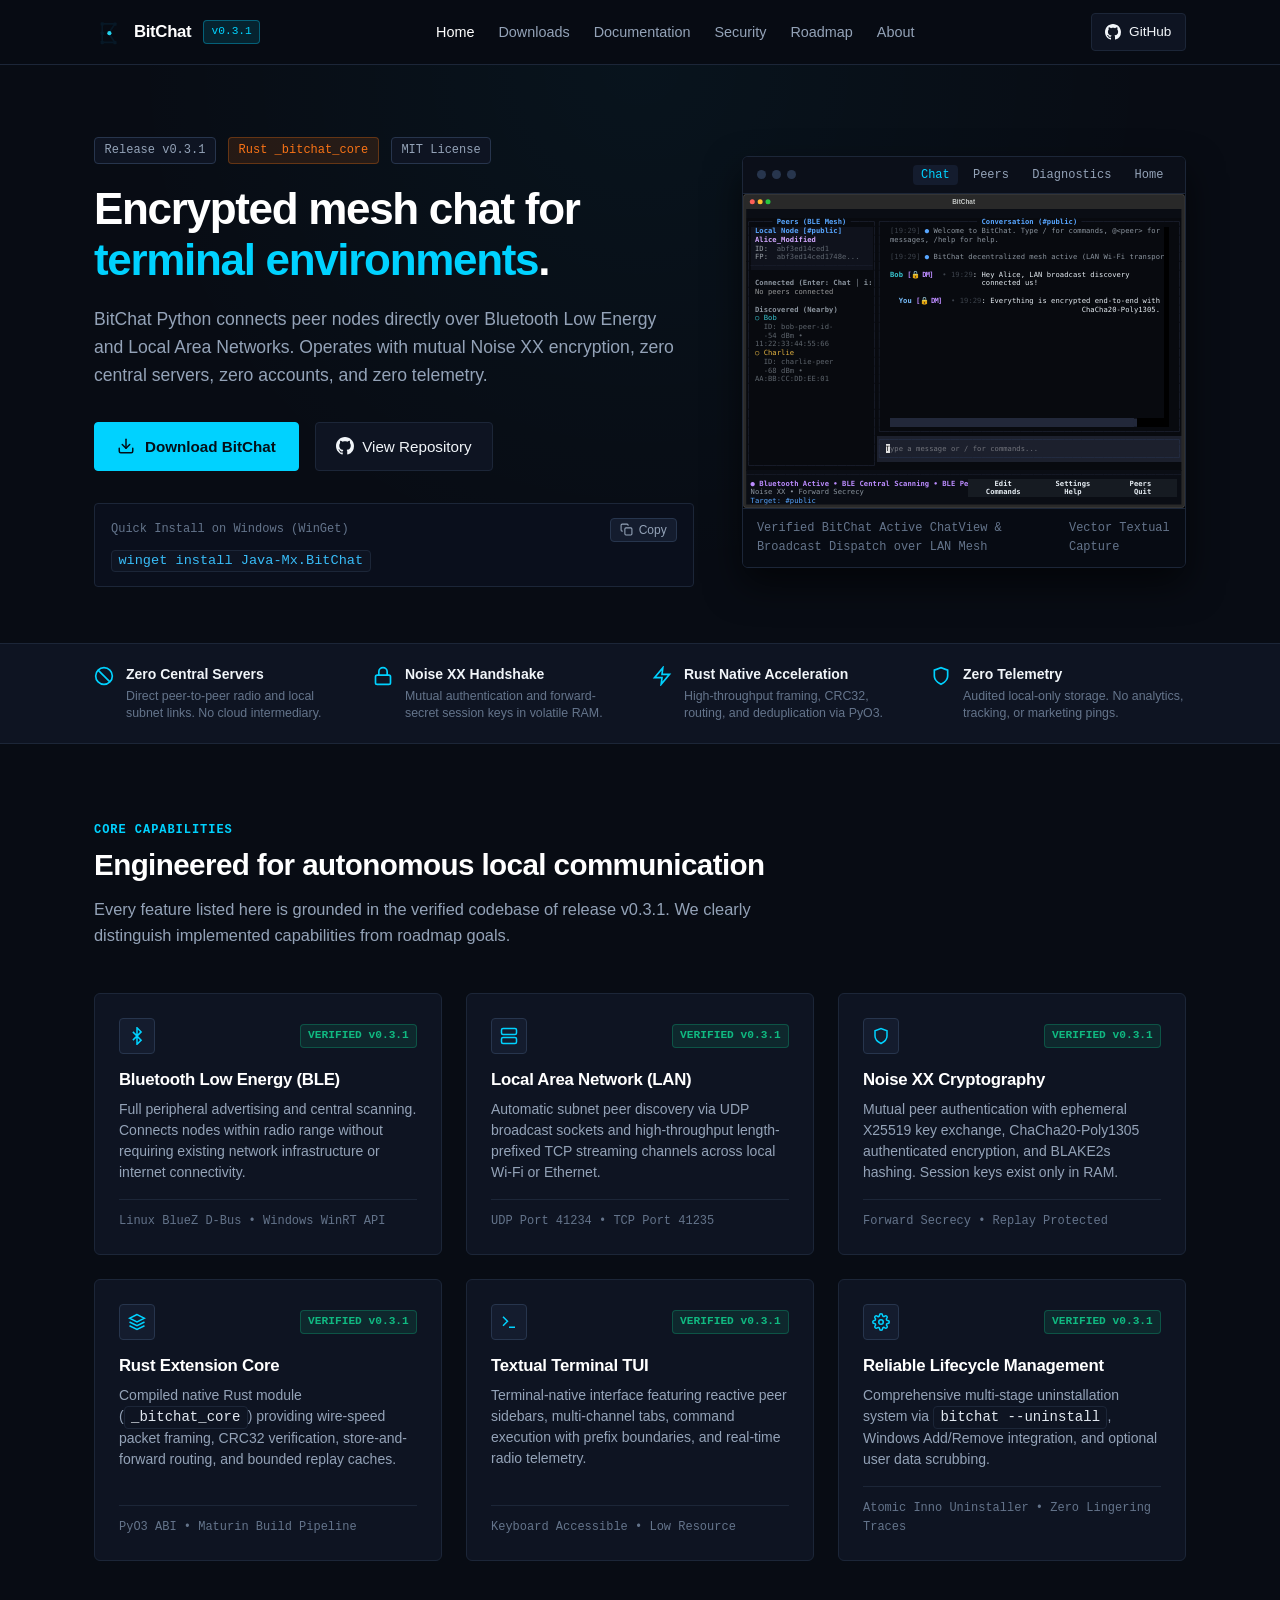
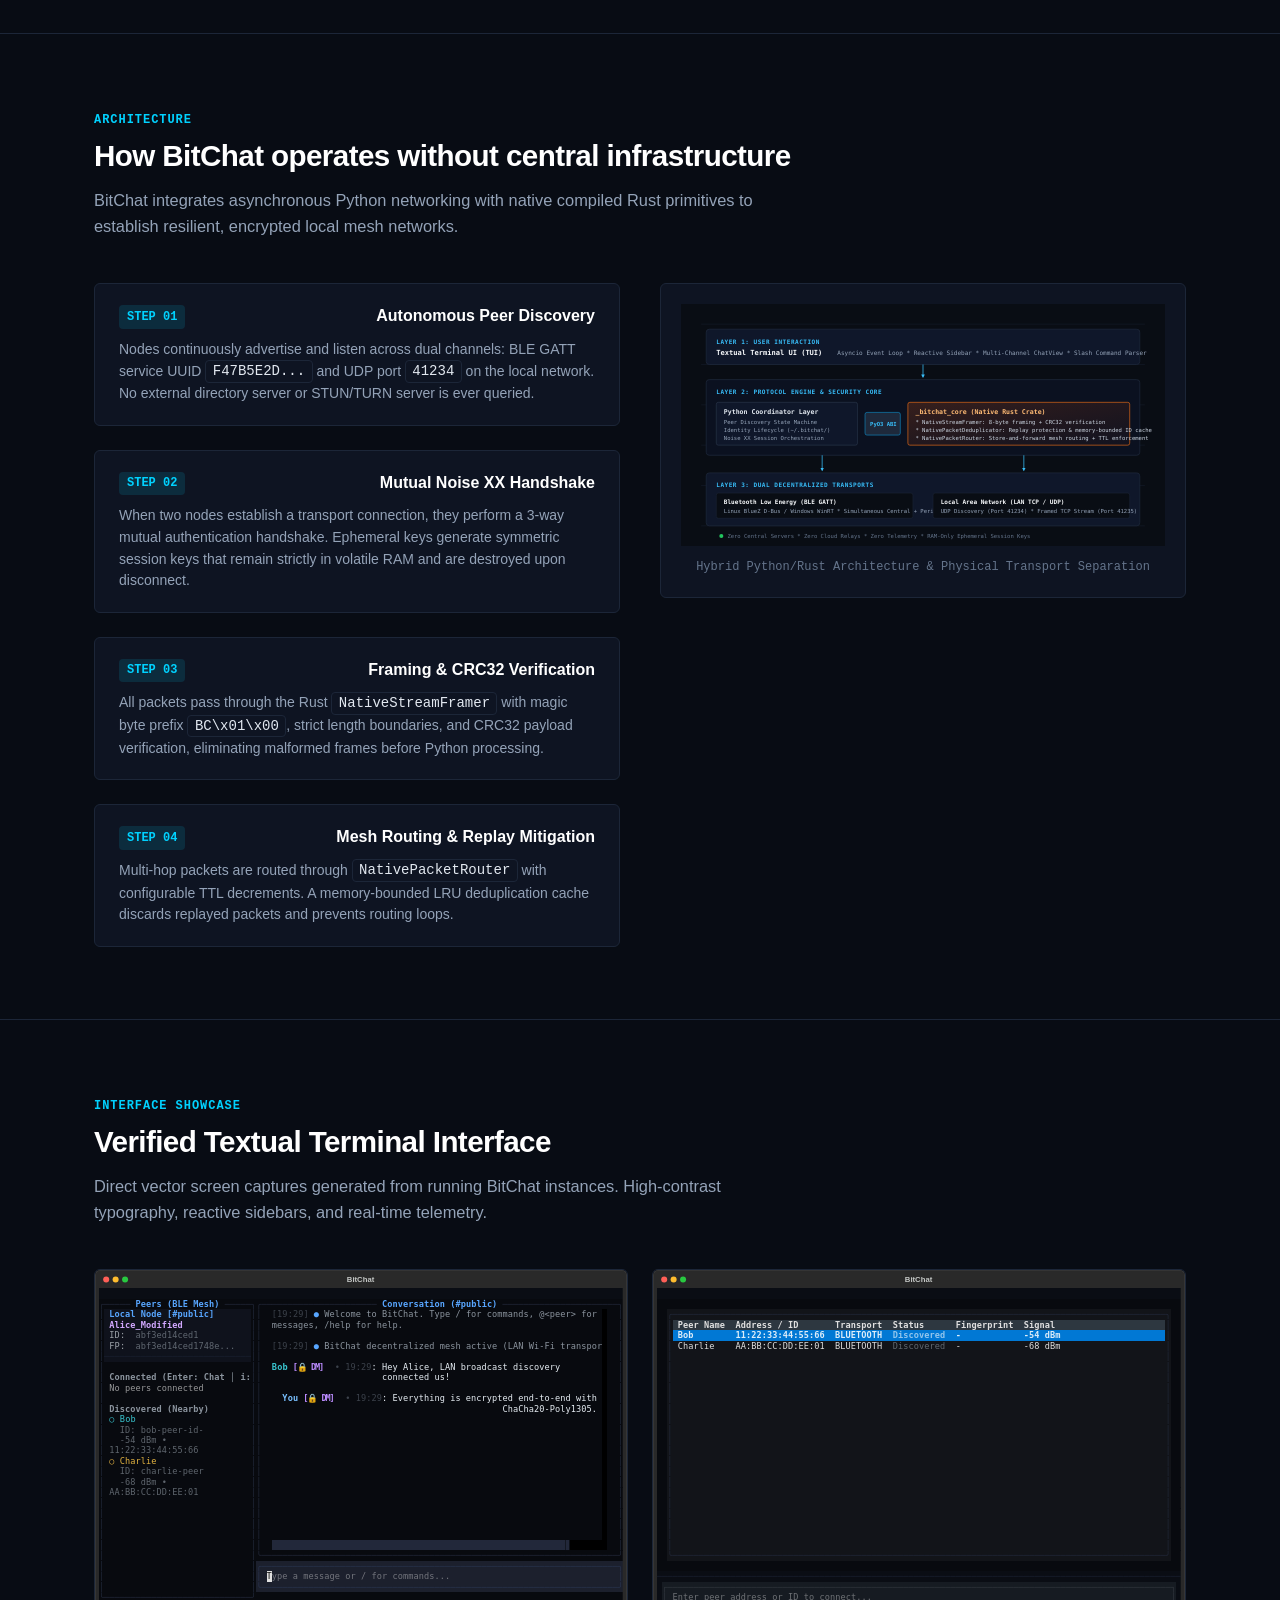
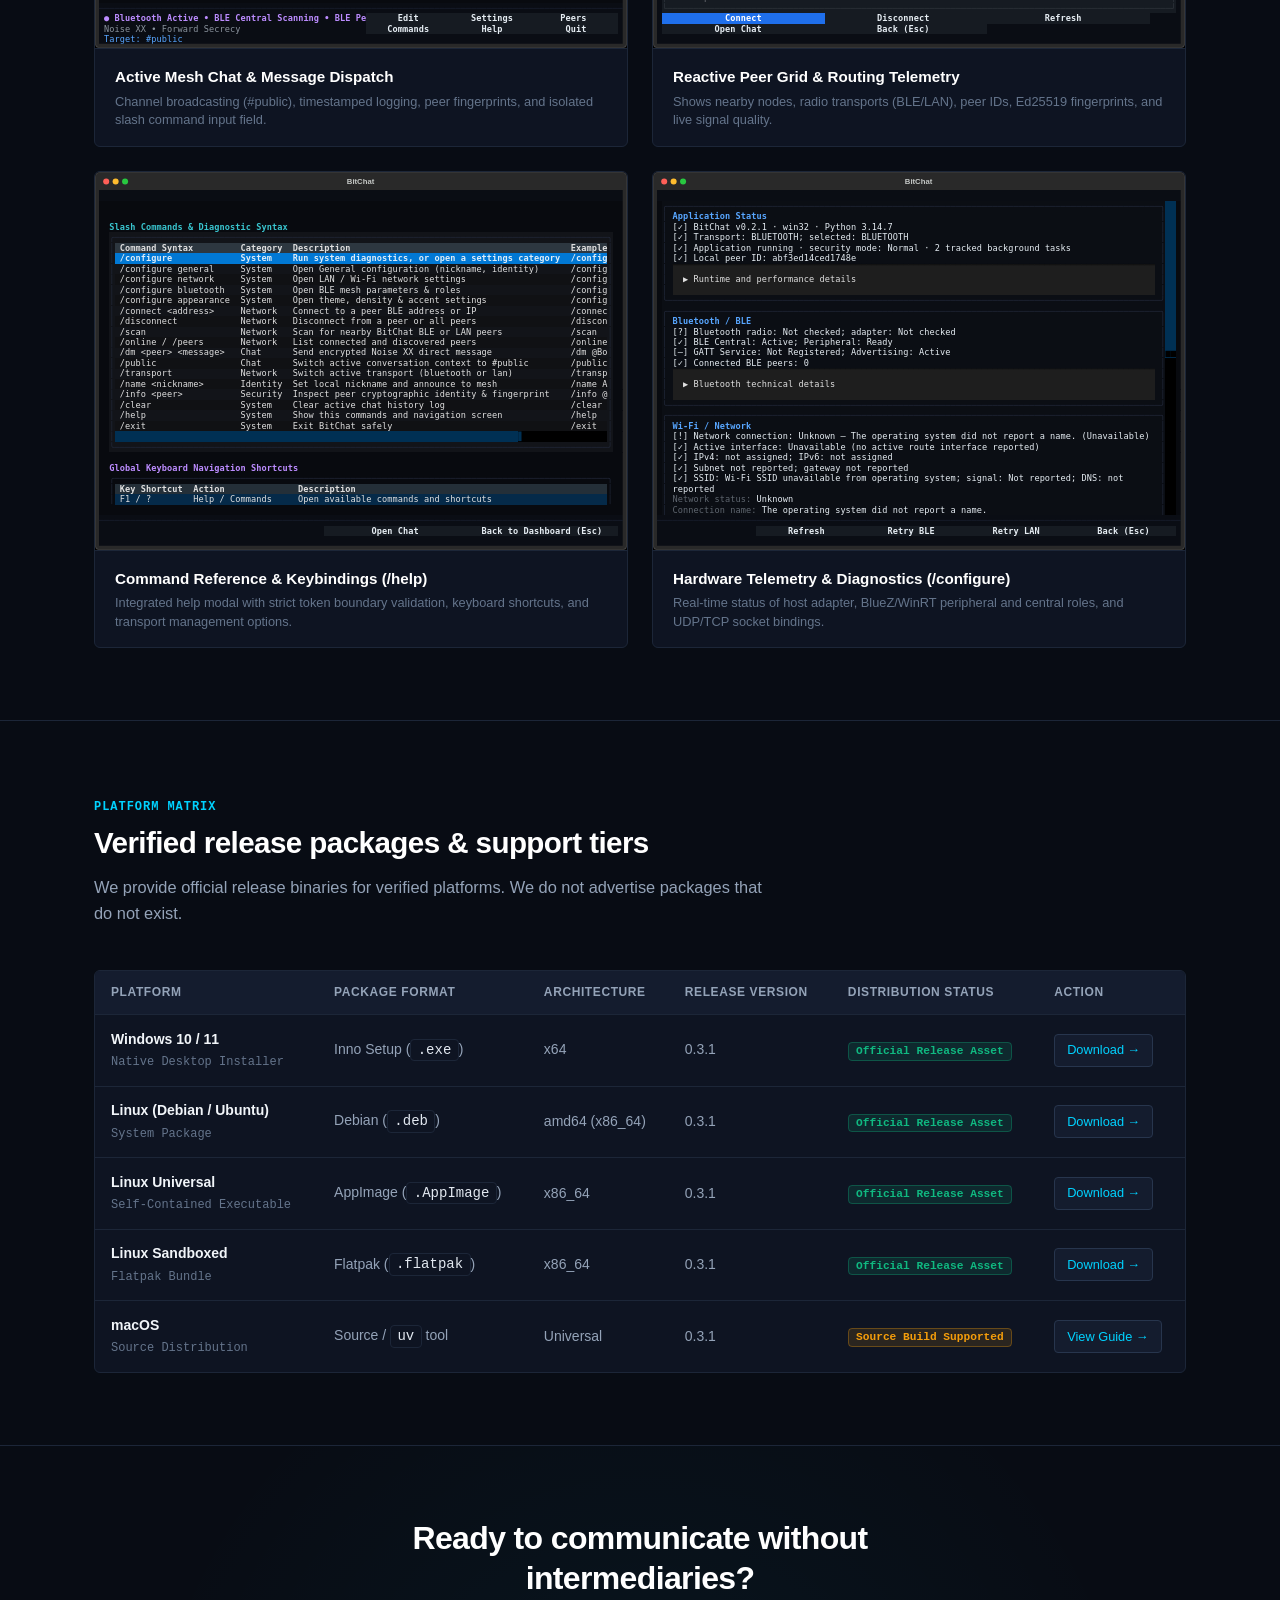
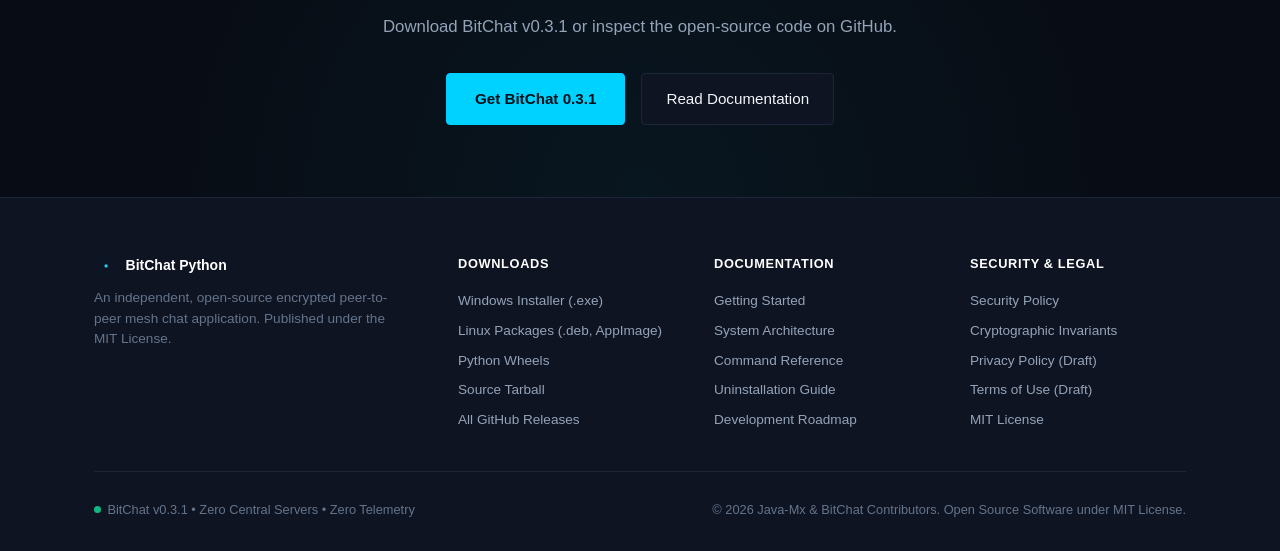
==== commit 01049c1e: "fix(website): sync vector screenshots from D:\docs\screenshots and update terminal gallery" ====
--- a/website/index.html
+++ b/website/index.html
@@ -11,7 +11,7 @@
   <meta property="og:title" content="BitChat — Encrypted Peer-to-Peer Mesh Chat for Terminals" />
   <meta property="og:description" content="Decentralized mesh chat over Bluetooth Low Energy and LAN. Noise XX encryption, zero servers, zero telemetry, Rust-accelerated core." />
   <meta property="og:url" content="https://java-mx.github.io/bitchat-python/" />
-  <meta property="og:image" content="assets/img/screenshots/chat-interface.png" />
+  <meta property="og:image" content="assets/img/screenshots/06_lan_active_chat.svg" />
 
   <link rel="icon" type="image/svg+xml" href="assets/img/brand/Bitchat-Icon-Framed.svg" />
   <link rel="alternate icon" type="image/x-icon" href="assets/img/brand/bitchat.ico" />
@@ -135,17 +135,18 @@
               <span class="terminal-dot"></span>
             </div>
             <div>
-              <button class="terminal-tab-btn active" data-img="assets/img/screenshots/chat-interface.png" data-caption="Verified BitChat ChatView &amp; Broadcast Dispatch in Terminal UI">Chat</button>
-              <button class="terminal-tab-btn" data-img="assets/img/screenshots/transport-status.png" data-caption="Diagnostic System &amp; Transport Capability Evaluation (/configure)">Diagnostics</button>
-              <button class="terminal-tab-btn" data-img="assets/img/screenshots/main-interface.png" data-caption="Main TUI Layout with Reactive Peer Sidebar &amp; Telemetry">Interface</button>
+              <button class="terminal-tab-btn active" data-img="assets/img/screenshots/06_lan_active_chat.svg" data-caption="Verified BitChat Active ChatView &amp; Broadcast Dispatch over LAN Mesh">Chat</button>
+              <button class="terminal-tab-btn" data-img="assets/img/screenshots/04_peers_screen.svg" data-caption="Reactive Peer Grid with Transport Indicators &amp; Signal Telemetry">Peers</button>
+              <button class="terminal-tab-btn" data-img="assets/img/screenshots/22_telemetry_screen.svg" data-caption="Real-Time System Diagnostics, Bluetooth &amp; Socket Status (/configure)">Diagnostics</button>
+              <button class="terminal-tab-btn" data-img="assets/img/screenshots/01_home_screen.svg" data-caption="BitChat Home Screen with Direct Connect &amp; Channel Navigation">Home</button>
             </div>
           </div>
           <div class="terminal-screenshot-container">
-            <img src="assets/img/screenshots/chat-interface.png" alt="BitChat Chat View in Terminal" class="terminal-screenshot" />
+            <img src="assets/img/screenshots/06_lan_active_chat.svg" alt="BitChat Active Terminal Chat View" class="terminal-screenshot" />
           </div>
           <div class="terminal-caption">
-            <span class="screenshot-caption-text">Verified BitChat ChatView &amp; Broadcast Dispatch in Terminal UI</span>
-            <span>Ubuntu Linux / Windows WinRT</span>
+            <span class="screenshot-caption-text">Verified BitChat Active ChatView &amp; Broadcast Dispatch over LAN Mesh</span>
+            <span>Vector Textual Capture</span>
           </div>
         </div>
       </div>
@@ -391,6 +392,61 @@
           <div class="diagram-wrapper">
             <img src="assets/img/diagrams/architecture.svg" alt="BitChat Hybrid Layered Architecture" style="width: 100%; height: auto; display: block;" />
             <div class="diagram-caption">Hybrid Python/Rust Architecture &amp; Physical Transport Separation</div>
+          </div>
+        </div>
+      </div>
+    </section>
+
+    <!-- Terminal Interface Showcase -->
+    <section class="section" id="screens">
+      <div class="container">
+        <div class="section-header">
+          <span class="section-tag">Interface Showcase</span>
+          <h2 class="section-title">Verified Textual Terminal Interface</h2>
+          <p class="section-description">
+            Direct vector screen captures generated from running BitChat instances. High-contrast typography, reactive sidebars, and real-time telemetry.
+          </p>
+        </div>
+
+        <div class="screenshot-grid">
+          <div class="screenshot-card">
+            <div class="screenshot-card-img-wrap">
+              <img src="assets/img/screenshots/06_lan_active_chat.svg" alt="Active Chat View in Terminal" loading="lazy" />
+            </div>
+            <div class="screenshot-card-content">
+              <div class="screenshot-card-title">Active Mesh Chat &amp; Message Dispatch</div>
+              <div class="screenshot-card-desc">Channel broadcasting (#public), timestamped logging, peer fingerprints, and isolated slash command input field.</div>
+            </div>
+          </div>
+
+          <div class="screenshot-card">
+            <div class="screenshot-card-img-wrap">
+              <img src="assets/img/screenshots/04_peers_screen.svg" alt="Discovered Peer Grid in Terminal" loading="lazy" />
+            </div>
+            <div class="screenshot-card-content">
+              <div class="screenshot-card-title">Reactive Peer Grid &amp; Routing Telemetry</div>
+              <div class="screenshot-card-desc">Shows nearby nodes, radio transports (BLE/LAN), peer IDs, Ed25519 fingerprints, and live signal quality.</div>
+            </div>
+          </div>
+
+          <div class="screenshot-card">
+            <div class="screenshot-card-img-wrap">
+              <img src="assets/img/screenshots/21_commands_help.svg" alt="Command Help and Keybindings in Terminal" loading="lazy" />
+            </div>
+            <div class="screenshot-card-content">
+              <div class="screenshot-card-title">Command Reference &amp; Keybindings (/help)</div>
+              <div class="screenshot-card-desc">Integrated help modal with strict token boundary validation, keyboard shortcuts, and transport management options.</div>
+            </div>
+          </div>
+
+          <div class="screenshot-card">
+            <div class="screenshot-card-img-wrap">
+              <img src="assets/img/screenshots/22_telemetry_screen.svg" alt="Subsystem Telemetry and Diagnostic Report in Terminal" loading="lazy" />
+            </div>
+            <div class="screenshot-card-content">
+              <div class="screenshot-card-title">Hardware Telemetry &amp; Diagnostics (/configure)</div>
+              <div class="screenshot-card-desc">Real-time status of host adapter, BlueZ/WinRT peripheral and central roles, and UDP/TCP socket bindings.</div>
+            </div>
           </div>
         </div>
       </div>
--- a/website/assets/css/style.css
+++ b/website/assets/css/style.css
@@ -445,6 +445,54 @@
   justify-content: space-between;
 }
 
+/* Screenshot Showcase Grid */
+.screenshot-grid {
+  display: grid;
+  grid-template-columns: repeat(2, 1fr);
+  gap: 1.5rem;
+}
+
+.screenshot-card {
+  background: var(--bg-surface);
+  border: 1px solid var(--border-subtle);
+  border-radius: var(--radius-md);
+  overflow: hidden;
+  transition: border-color 0.15s ease;
+}
+
+.screenshot-card:hover {
+  border-color: var(--border-muted);
+}
+
+.screenshot-card-img-wrap {
+  background: #000;
+  line-height: 0;
+  border-bottom: 1px solid var(--border-subtle);
+}
+
+.screenshot-card-img-wrap img {
+  width: 100%;
+  height: auto;
+  display: block;
+}
+
+.screenshot-card-content {
+  padding: 1rem 1.25rem;
+}
+
+.screenshot-card-title {
+  font-size: 0.95rem;
+  font-weight: 600;
+  color: #ffffff;
+  margin-bottom: 0.25rem;
+}
+
+.screenshot-card-desc {
+  font-size: 0.8rem;
+  color: var(--text-muted);
+  line-height: 1.45;
+}
+
 /* Trust & Invariant Strip */
 .trust-strip {
   padding: 1.25rem 0;
@@ -1255,6 +1303,9 @@
   .features-grid {
     grid-template-columns: 1fr;
   }
+  .screenshot-grid {
+    grid-template-columns: 1fr;
+  }
   .how-it-works-grid {
     grid-template-columns: 1fr;
   }
